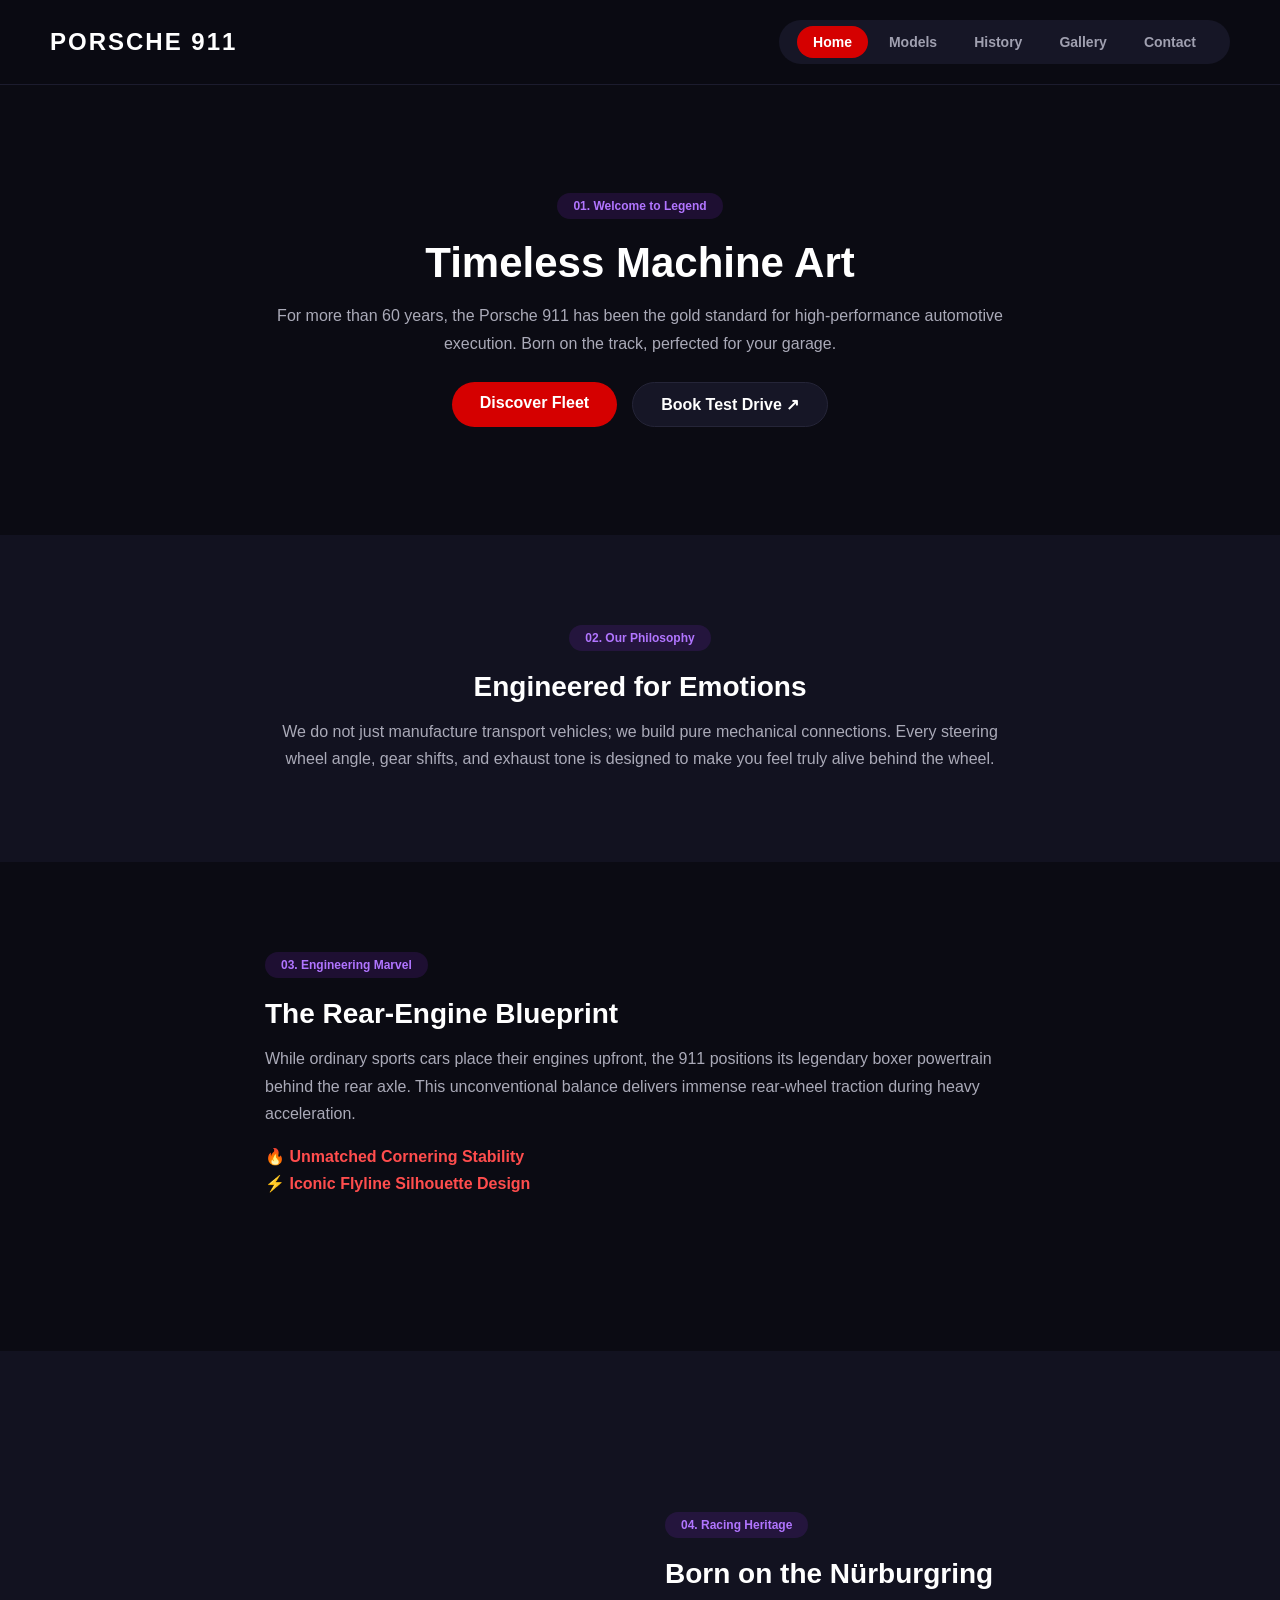
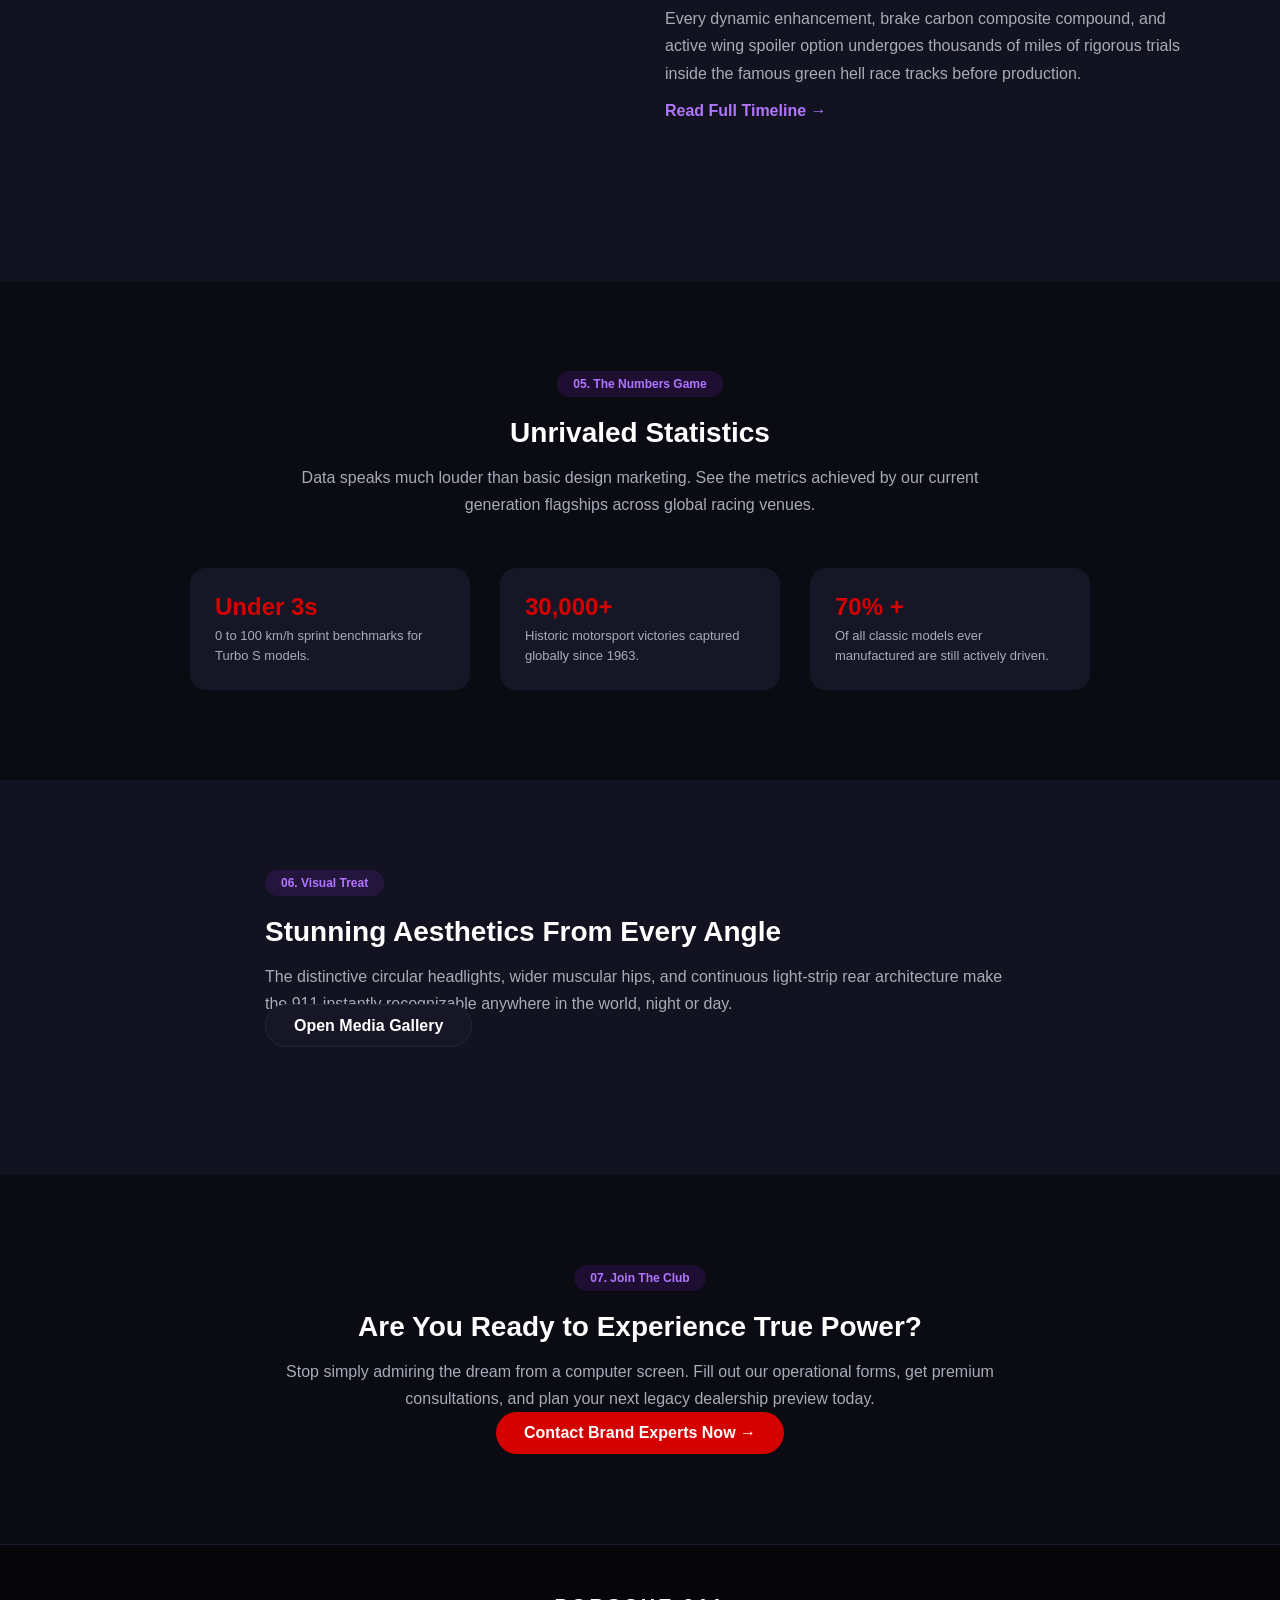
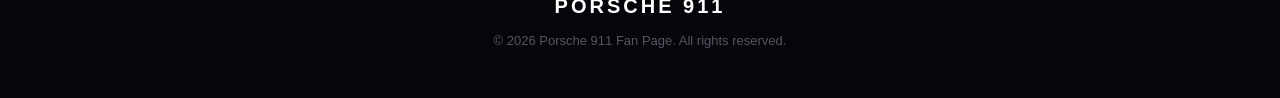
==== index.html @ a3c920df "add" ====
<!DOCTYPE html>
<html lang="en">
<head>
  <meta charset="UTF-8">
  <meta name="viewport" content="width=device-width, initial-scale=1.0">
  <title>Document</title>
  <link rel="stylesheet" href="/css/style.css">
</head>
<body>
  <header class="header">
        <div class="logo">PORSCHE 911</div>
        <nav class="nav-links">
            <a href="index.html" class="active">Home</a>
            <a href="models.html">Models</a>
            <a href="history.html">History</a>
            <a href="gallery.html">Gallery</a>
            <a href="contact.html">Contact</a>
        </nav>
    </header>

    <main class="main-content">
        <section class="sub-section models-hero">
            <span class="section-badge">01. Welcome to Legend</span>
            <h2>Timeless Machine Art</h2>
            <p>For more than 60 years, the Porsche 911 has been the gold standard for high-performance automotive execution. Born on the track, perfected for your garage.</p>
            <div class="hero-buttons">
                <a href="/" class="primary-btn">Discover Fleet</a>
                <a href="/" class="secondary-btn">Book Test Drive ↗</a>
            </div>
        </section>

        <section class="sub-section gray-bg">
            <span class="section-badge">02. Our Philosophy</span>
            <h3>Engineered for Emotions</h3>
            <p>We do not just manufacture transport vehicles; we build pure mechanical connections. Every steering wheel angle, gear shifts, and exhaust tone is designed to make you feel truly alive behind the wheel.</p>
        </section>

        <section class="sub-section split-block">
            <div class="split-text">
                <span class="section-badge">03. Engineering Marvel</span>
                <h3>The Rear-Engine Blueprint</h3>
                <p>While ordinary sports cars place their engines upfront, the 911 positions its legendary boxer powertrain behind the rear axle. This unconventional balance delivers immense rear-wheel traction during heavy acceleration.</p>
                <div class="mini-features">
                    <div class="feat-item">🔥 Unmatched Cornering Stability</div>
                    <div class="feat-item">⚡ Iconic Flyline Silhouette Design</div>
                </div>
            </div>
            <div class="split-image">
                <img src="https://images.unsplash.com/photo-1503376780353-7e6692767b70?q=80&w=600" alt="">
            </div>
        </section>

        <section class="sub-section split-block gray-bg reverse">
            <div class="split-text">
                <span class="section-badge">04. Racing Heritage</span>
                <h3>Born on the Nürburgring</h3>
                <p>Every dynamic enhancement, brake carbon composite compound, and active wing spoiler option undergoes thousands of miles of rigorous trials inside the famous green hell race tracks before production.</p>
                <a href="/" class="learn-more-link">Read Full Timeline &rarr;</a>
            </div>
            <div class="split-image" style="background-image: url('https://images.unsplash.com/photo-1580273916550-e323be2ae537?q=80&w=600');"></div>
        </section>

        <section class="sub-section">
            <span class="section-badge">05. The Numbers Game</span>
            <h3>Unrivaled Statistics</h3>
            <p>Data speaks much louder than basic design marketing. See the metrics achieved by our current generation flagships across global racing venues.</p>
            <div class="cards-grid">
                <div class="stat-box">
                    <span class="stat-num">Under 3s</span>
                    <span class="stat-txt">0 to 100 km/h sprint benchmarks for Turbo S models.</span>
                </div>
                <div class="stat-box">
                    <span class="stat-num">30,000+</span>
                    <span class="stat-txt">Historic motorsport victories captured globally since 1963.</span>
                </div>
                <div class="stat-box">
                    <span class="stat-num">70% +</span>
                    <span class="stat-txt">Of all classic models ever manufactured are still actively driven.</span>
                </div>
            </div>
        </section>

        <section class="sub-section split-block gray-bg">
            <div class="split-text">
                <span class="section-badge">06. Visual Treat</span>
                <h3>Stunning Aesthetics From Every Angle</h3>
                <p>The distinctive circular headlights, wider muscular hips, and continuous light-strip rear architecture make the 911 instantly recognizable anywhere in the world, night or day.</p>
                <a href="gallery.html" class="secondary-btn">Open Media Gallery</a>
            </div>
            <div class="split-image" style="background-image: url('https://images.unsplash.com/photo-1502877338535-766e1452684a?q=80&w=600');"></div>
        </section>

        <section class="sub-section">
            <span class="section-badge">07. Join The Club</span>
            <h3>Are You Ready to Experience True Power?</h3>
            <p>Stop simply admiring the dream from a computer screen. Fill out our operational forms, get premium consultations, and plan your next legacy dealership preview today.</p>
            <a href="contact.html" class="primary-btn">Contact Brand Experts Now &rarr;</a>
        </section>
    </main>

    <footer class="footer">
        <div class="footer-content">
            <div class="footer-brand">PORSCHE 911</div>
            <p>&copy; 2026 Porsche 911 Fan Page. All rights reserved.</p>
        </div>
    </footer>
</body>
</html>
---- css/style.css ----
* {
    margin: 0;
    padding: 0;
    box-sizing: border-box;
    font-family: 'Segoe UI', Arial, sans-serif;
}

body {
    background-color: #0b0b13;
    color: #ffffff;
}

/* NAVIGATION HEADER */
.header {
    display: flex;
    justify-content: space-between;
    align-items: center;
    padding: 20px 50px;
    background-color: rgba(11, 11, 19, 0.96);
    position: sticky;
    top: 0;
    z-index: 100;
    border-bottom: 1px solid #1c1c2e;
}

.logo {
    font-size: 24px;
    font-weight: 900;
    letter-spacing: 2px;
}

.nav-links {
    display: flex;
    background-color: #161626;
    padding: 6px 18px;
    border-radius: 50px;
    gap: 5px;
}

.nav-links a {
    color: #a0a0b0;
    text-decoration: none;
    font-size: 14px;
    font-weight: 600;
    padding: 8px 16px;
    border-radius: 30px;
    transition: 0.3s;
}

.nav-links a:hover, .nav-links a.active {
    background-color: #d50000;
    color: #ffffff;
}

/* STRUCTURE FOR 7 SECTIONS */
.main-content {
    width: 100%;
}

.sub-section {
    width: 100%;
    padding: 90px 80px;
    display: flex;
    flex-direction: column;
    align-items: center;
    justify-content: center;
    text-align: center;
}

.gray-bg {
    background-color: #121220;
}

.section-badge {
    background: rgba(138, 43, 226, 0.15);
    color: #b175ff;
    padding: 6px 16px;
    border-radius: 20px;
    font-size: 12px;
    font-weight: bold;
    margin-bottom: 20px;
    display: inline-block;
}

.sub-section h2 {
    font-size: 42px;
    font-weight: 800;
    margin-bottom: 15px;
}

.sub-section h3 {
    font-size: 28px;
    font-weight: 700;
    margin-bottom: 15px;
}

.sub-section p {
    color: #aaaab8;
    max-width: 750px;
    line-height: 1.7;
    font-size: 16px;
}

/* HERO GENERICS */
.models-hero, .history-hero, .gallery-hero, .contact-hero {
    background: linear-gradient(rgba(11,11,19,0.75), rgba(11,11,19,0.98)), 
                url('https://images.unsplash.com/photo-1614162692292-7ac56d7f7f1e?q=80&w=1200') no-repeat center center/cover;
    min-height: 50vh;
}

.hero-buttons {
    display: flex;
    gap: 15px;
    margin-top: 25px;
}

.primary-btn {
    background: #d50000;
    color: white;
    padding: 12px 28px;
    border-radius: 30px;
    text-decoration: none;
    font-weight: bold;
    transition: 0.3s;
}

.secondary-btn {
    background: #161626;
    color: white;
    padding: 12px 28px;
    border-radius: 30px;
    text-decoration: none;
    font-weight: bold;
    border: 1px solid #252538;
    transition: 0.3s;
}
.primary-btn:hover { background: #b30000; }
.secondary-btn:hover { background: #252538; }

/* MODELS GRID */
.cards-grid {
    display: flex;
    gap: 30px;
    flex-wrap: wrap;
    justify-content: center;
    margin-top: 30px;
}

.card {
    padding: 30px;
    border-radius: 28px;
    width: 350px;
    color: #111;
    text-align: left;
    display: flex;
    flex-direction: column;
    position: relative;
}

.card-logo {
    position: absolute;
    top: 20px;
    right: 25px;
    font-size: 13px;
    font-weight: 900;
    background: rgba(0,0,0,0.08);
    padding: 4px 12px;
    border-radius: 12px;
}

.card-purple { background-color: #e3d5ff; }
.card-blue { background-color: #c9e2ff; }
.card-yellow { background-color: #ffeeb3; }

.card-image-box {
    width: 100%;
    height: 170px;
    border-radius: 18px;
    background-size: cover;
    background-position: center;
    margin-bottom: 20px;
    margin-top: 15px;
}

.card-desc { color: #333 !important; font-size: 14px !important; margin-bottom: 15px; }

.card-specs {
    list-style: none;
    margin-bottom: 20px;
    background: rgba(255,255,255,0.4);
    padding: 15px;
    border-radius: 16px;
    font-size: 13px;
}
.card-specs li { margin-bottom: 6px; }

.card-footer {
    display: flex;
    justify-content: space-between;
    align-items: center;
    margin-top: auto;
}
.price-tag { font-size: 22px; font-weight: 800; }
.card-btn {
    background: #111;
    color: white;
    padding: 8px 20px;
    border-radius: 30px;
    text-decoration: none;
    font-weight: bold;
    font-size: 13px;
}

/* SPLIT COMPONENTS */
.split-block {
    display: flex;
    align-items: center;
    gap: 50px;
    text-align: left;
}
.split-text { flex: 1; }
.split-image {
    flex: 1;
    height: 350px;
    border-radius: 28px;
    background-size: cover;
    background-position: center;
}
.reverse { flex-direction: row-reverse; }

.mini-features { margin-top: 20px; display: flex; flex-direction: column; gap: 8px; }
.feat-item { font-weight: 600; color: #ff4d4d; }
.learn-more-link { color: #b175ff; text-decoration: none; font-weight: bold; margin-top: 15px; display: inline-block; }
.stat-box { margin-top: 20px; background: #161626; padding: 25px; border-radius: 16px; width: 280px; text-align: left; }
.stat-num { font-size: 24px; font-weight: 800; color: #d50000; display: block; margin-bottom: 5px; }
.stat-txt { font-size: 13px; color: #aaaab8; line-height: 1.4; }

/* HISTORY STRUCTURE */
.history-block { padding: 60px 50px; }
.history-card {
    background: #161626;
    padding: 40px;
    border-radius: 28px;
    max-width: 800px;
    width: 100%;
    text-align: left;
    border-left: 5px solid #d50000;
}
.hist-badge {
    display: inline-block;
    padding: 4px 12px;
    background: rgba(255,255,255,0.05);
    border-radius: 8px;
    font-weight: bold;
    margin-bottom: 15px;
    color: #ff4d4d;
}
.active-badge { background: #d50000; color: white; }
.hist-img {
    width: 100%;
    height: 250px;
    border-radius: 18px;
    background-size: cover;
    background-position: center;
    margin-top: 20px;
}
.special-border { border-left-color: #ffe600 !important; }

/* GALLERY LAYOUT */
.gallery-section { align-items: center; }
.section-desc { margin-bottom: 30px; }
.gallery-grid { display: flex; gap: 20px; width: 100%; justify-content: center; flex-wrap: wrap;}
.g-box {
    width: 450px;
    height: 280px;
    border-radius: 24px;
    background-size: cover;
    background-position: center;
    position: relative;
    overflow: hidden;
}
.g-overlay {
    position: absolute;
    bottom: 0; left: 0; right: 0;
    background: linear-gradient(transparent, rgba(0,0,0,0.8));
    padding: 20px;
    font-weight: bold;
    font-size: 15px;
}
.wide-box { width: 700px; height: 350px; }
.image-details-section h3 { color: #b175ff; }
.action-btn { background: #b175ff; border: none; padding: 12px 24px; color: white; border-radius: 30px; font-weight: bold; cursor: pointer; margin-top: 15px;}
.studio-logo { font-size: 18px; font-weight: 800; margin-top: 20px; color: #aaaab8; letter-spacing: 2px; }

/* CONTACT ELEMENTS */
.info-card-section { align-items: center; }
.contact-box {
    background: #161626;
    padding: 40px;
    border-radius: 24px;
    max-width: 700px;
    width: 100%;
    text-align: left;
}
.box-icon { font-size: 32px; margin-bottom: 15px; }
.map-link { color: #d50000; text-decoration: none; font-weight: bold; margin-top: 15px; display: inline-block; }
.form-intro { margin-bottom: 30px; }
.rich-form {
    width: 100%;
    max-width: 600px;
    display: flex;
    flex-direction: column;
    gap: 15px;
}
.input-row { display: flex; gap: 15px; }
.input-row input { flex: 1; }
.rich-form input, .rich-form textarea {
    padding: 16px;
    background: #0b0b13;
    border: 1px solid #252538;
    border-radius: 14px;
    color: white;
    font-size: 15px;
}
.send-btn {
    background: #d50000;
    color: white;
    border: none;
    padding: 16px;
    border-radius: 50px;
    font-weight: bold;
    cursor: pointer;
    font-size: 16px;
}
.social-grid-links { display: flex; gap: 20px; flex-wrap: wrap; margin-top: 20px; }
.soc-tag { background: #161626; padding: 12px 20px; border-radius: 14px; font-weight: 600; font-size: 14px; border: 1px solid #252538;}

/* UNIVERSAL FOOTER */
.footer {
    width: 100%;
    background-color: #06060a;
    padding: 50px;
    border-top: 1px solid #1c1c2e;
    text-align: center;
    margin-top: auto;
}

.footer-content {
    display: flex;
    flex-direction: column;
    align-items: center;
    gap: 15px;
}

.footer-brand {
    font-size: 20px;
    font-weight: 900;
    letter-spacing: 3px;
    color: #ffffff;
}

.footer p {
    color: #555566;
    font-size: 13px;
}
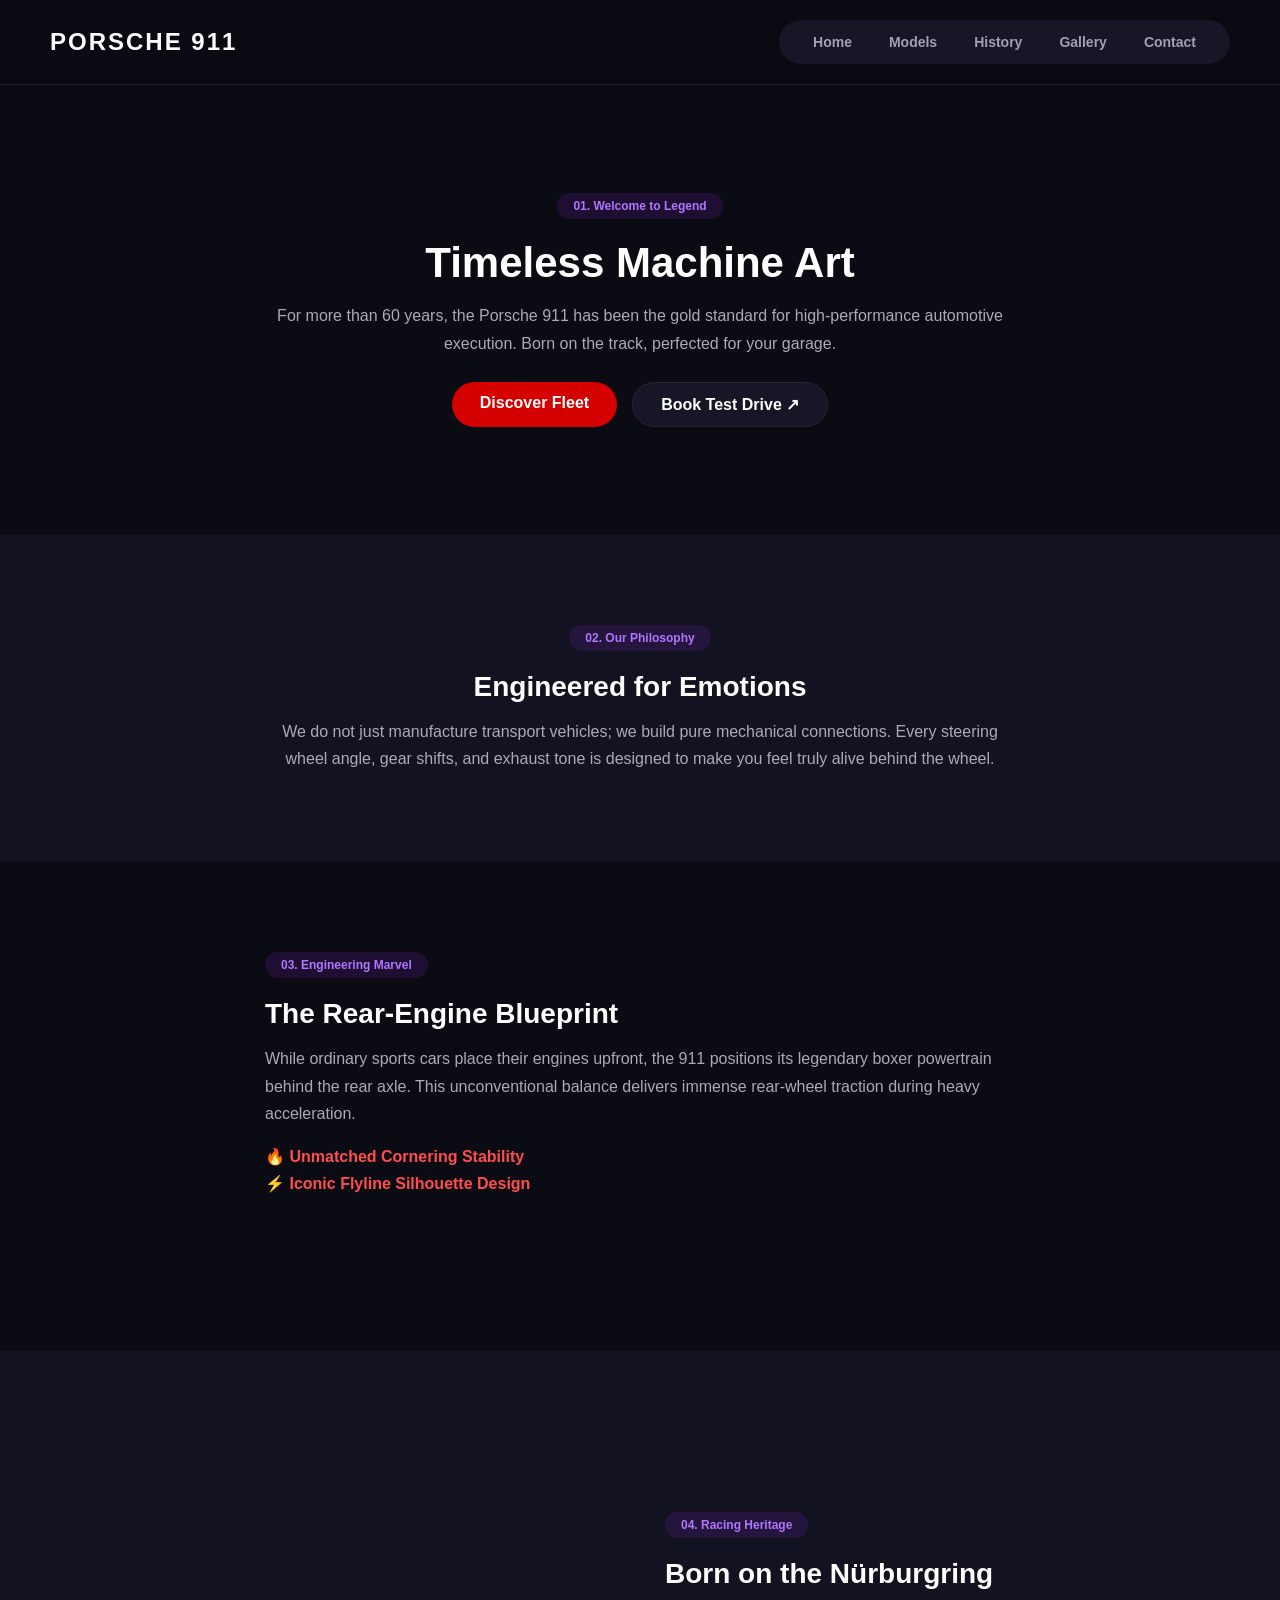
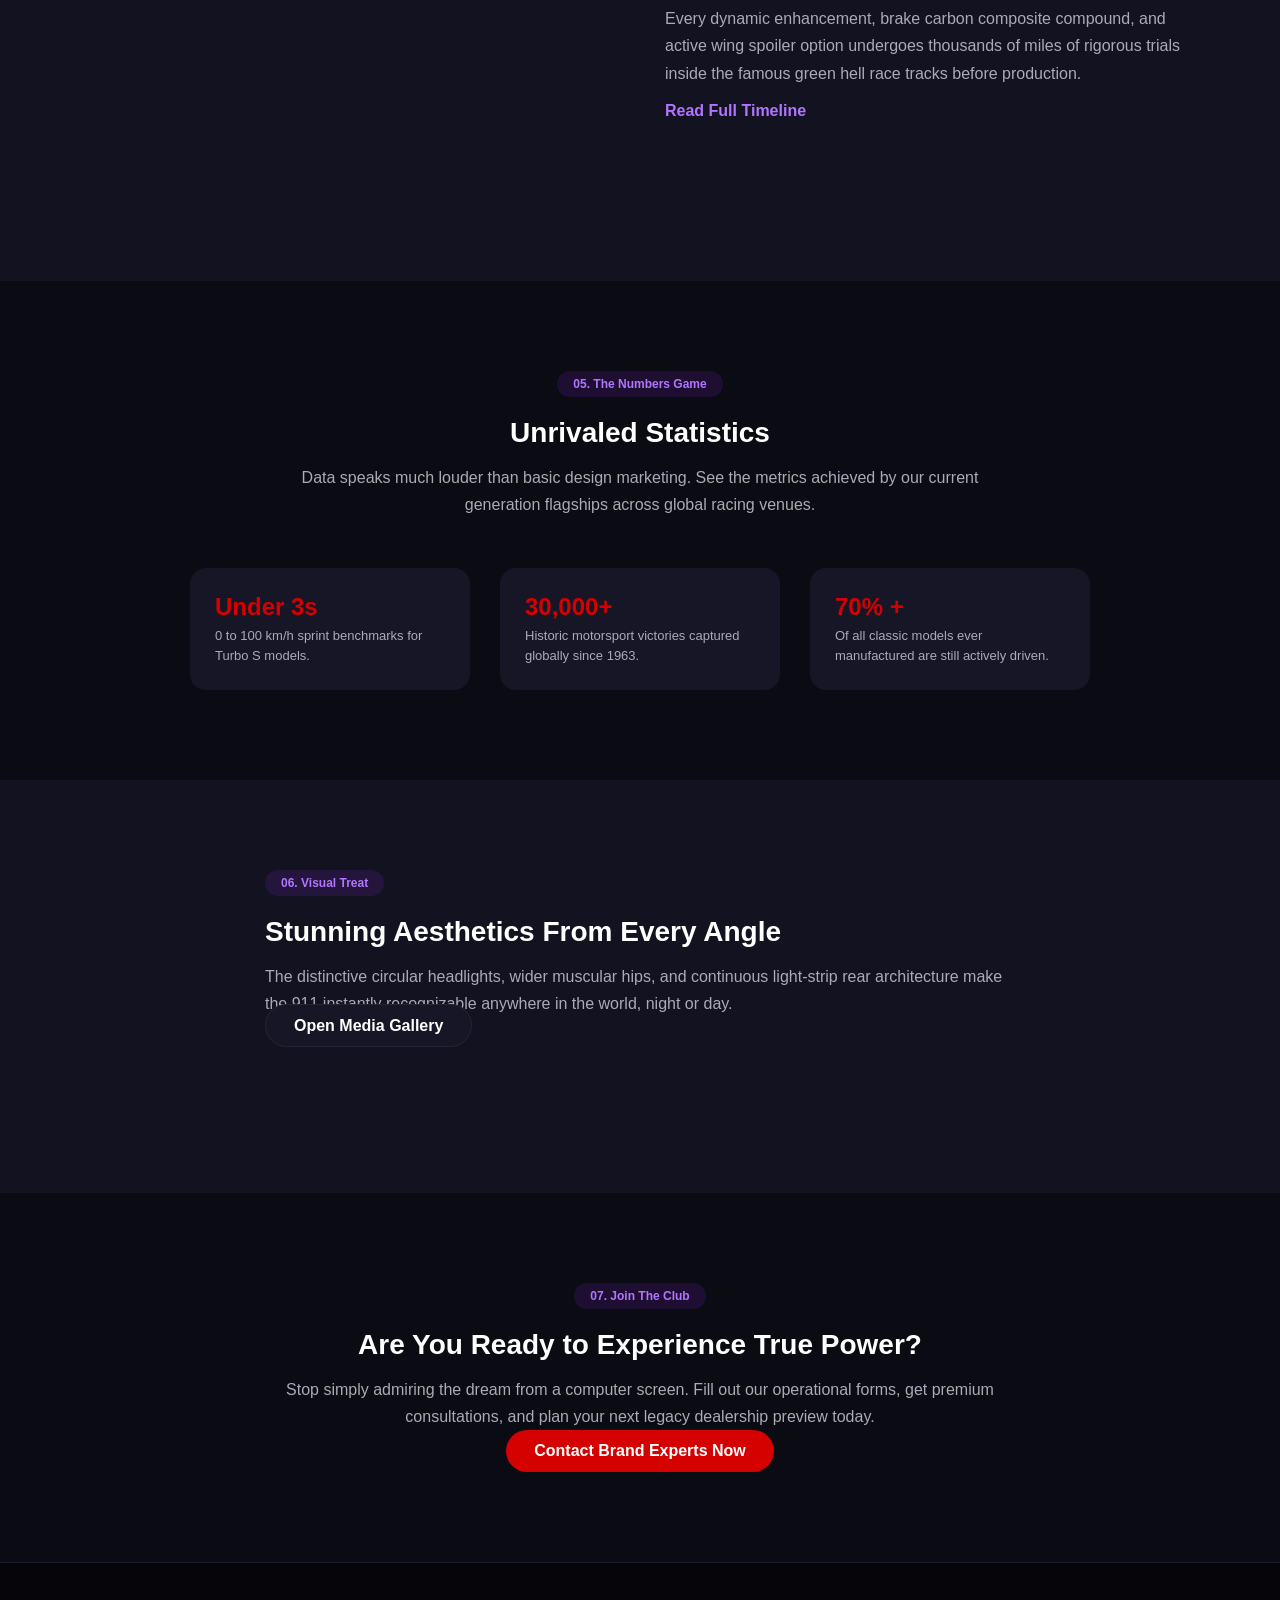
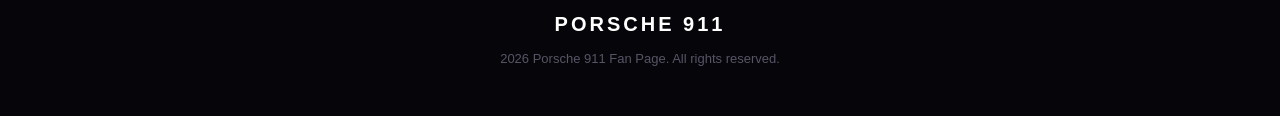
==== commit 0bc7bcab: "changed something" ====
--- a/index.html
+++ b/index.html
@@ -3,14 +3,14 @@
 <head>
   <meta charset="UTF-8">
   <meta name="viewport" content="width=device-width, initial-scale=1.0">
-  <title>Document</title>
+  <title>Porsche 911 Gtr 3</title>
   <link rel="stylesheet" href="/css/style.css">
 </head>
 <body>
   <header class="header">
         <div class="logo">PORSCHE 911</div>
         <nav class="nav-links">
-            <a href="index.html" class="active">Home</a>
+            <a href="index.html">Home</a>
             <a href="models.html">Models</a>
             <a href="history.html">History</a>
             <a href="gallery.html">Gallery</a>
@@ -55,9 +55,9 @@
                 <span class="section-badge">04. Racing Heritage</span>
                 <h3>Born on the Nürburgring</h3>
                 <p>Every dynamic enhancement, brake carbon composite compound, and active wing spoiler option undergoes thousands of miles of rigorous trials inside the famous green hell race tracks before production.</p>
-                <a href="/" class="learn-more-link">Read Full Timeline &rarr;</a>
+                <a href="/" class="learn-more-link">Read Full Timeline </a>
             </div>
-            <div class="split-image" style="background-image: url('https://images.unsplash.com/photo-1580273916550-e323be2ae537?q=80&w=600');"></div>
+            <div class="split-image"><img src="https://images.unsplash.com/photo-1580273916550-e323be2ae537?q=80&w=600" alt=""></div>
         </section>
 
         <section class="sub-section">
@@ -87,21 +87,21 @@
                 <p>The distinctive circular headlights, wider muscular hips, and continuous light-strip rear architecture make the 911 instantly recognizable anywhere in the world, night or day.</p>
                 <a href="gallery.html" class="secondary-btn">Open Media Gallery</a>
             </div>
-            <div class="split-image" style="background-image: url('https://images.unsplash.com/photo-1502877338535-766e1452684a?q=80&w=600');"></div>
+            <div class="split-image"><img src="https://images.unsplash.com/photo-1502877338535-766e1452684a?q=80&w=600" alt=""></div>
         </section>
 
         <section class="sub-section">
             <span class="section-badge">07. Join The Club</span>
             <h3>Are You Ready to Experience True Power?</h3>
             <p>Stop simply admiring the dream from a computer screen. Fill out our operational forms, get premium consultations, and plan your next legacy dealership preview today.</p>
-            <a href="contact.html" class="primary-btn">Contact Brand Experts Now &rarr;</a>
+            <a href="contact.html" class="primary-btn">Contact Brand Experts Now </a>
         </section>
     </main>
 
     <footer class="footer">
         <div class="footer-content">
             <div class="footer-brand">PORSCHE 911</div>
-            <p>&copy; 2026 Porsche 911 Fan Page. All rights reserved.</p>
+            <p> 2026 Porsche 911 Fan Page. All rights reserved.</p>
         </div>
     </footer>
 </body>
--- a/css/style.css
+++ b/css/style.css
@@ -1,6 +1,7 @@
 * {
     margin: 0;
     padding: 0;
+      text-decoration: none;
     box-sizing: border-box;
     font-family: 'Segoe UI', Arial, sans-serif;
 }
@@ -9,8 +10,6 @@
     background-color: #0b0b13;
     color: #ffffff;
 }
-
-/* NAVIGATION HEADER */
 .header {
     display: flex;
     justify-content: space-between;
@@ -39,24 +38,15 @@
 
 .nav-links a {
     color: #a0a0b0;
-    text-decoration: none;
     font-size: 14px;
     font-weight: 600;
     padding: 8px 16px;
     border-radius: 30px;
     transition: 0.3s;
 }
-
-.nav-links a:hover, .nav-links a.active {
-    background-color: #d50000;
-    color: #ffffff;
-}
-
-/* STRUCTURE FOR 7 SECTIONS */
 .main-content {
     width: 100%;
 }
-
 .sub-section {
     width: 100%;
     padding: 90px 80px;
@@ -66,11 +56,9 @@
     justify-content: center;
     text-align: center;
 }
-
 .gray-bg {
     background-color: #121220;
 }
-
 .section-badge {
     background: rgba(138, 43, 226, 0.15);
     color: #b175ff;
@@ -101,7 +89,7 @@
     font-size: 16px;
 }
 
-/* HERO GENERICS */
+
 .models-hero, .history-hero, .gallery-hero, .contact-hero {
     background: linear-gradient(rgba(11,11,19,0.75), rgba(11,11,19,0.98)), 
                 url('https://images.unsplash.com/photo-1614162692292-7ac56d7f7f1e?q=80&w=1200') no-repeat center center/cover;
@@ -119,25 +107,17 @@
     color: white;
     padding: 12px 28px;
     border-radius: 30px;
-    text-decoration: none;
-    font-weight: bold;
-    transition: 0.3s;
-}
-
+    font-weight: bold;
+}
 .secondary-btn {
     background: #161626;
     color: white;
     padding: 12px 28px;
     border-radius: 30px;
-    text-decoration: none;
     font-weight: bold;
     border: 1px solid #252538;
-    transition: 0.3s;
-}
-.primary-btn:hover { background: #b30000; }
-.secondary-btn:hover { background: #252538; }
-
-/* MODELS GRID */
+}
+/* MODELS GRID - TUZATILGAN VARIANTI */
 .cards-grid {
     display: flex;
     gap: 30px;
@@ -150,11 +130,14 @@
     padding: 30px;
     border-radius: 28px;
     width: 350px;
-    color: #111;
+    /* Kartaga moslashuvchanlik beramiz va ichki kontent sig'ishini ta'minlaymiz */
+    min-height: 580px; 
+    color: #111111; /* Matnlar rangini aniq qora qilamiz */
     text-align: left;
     display: flex;
     flex-direction: column;
     position: relative;
+    overflow: hidden; /* Kontent chetdan chiqib ketmasligi uchun */
 }
 
 .card-logo {
@@ -166,6 +149,8 @@
     background: rgba(0,0,0,0.08);
     padding: 4px 12px;
     border-radius: 12px;
+    color: #111111;
+    z-index: 2;
 }
 
 .card-purple { background-color: #e3d5ff; }
@@ -174,33 +159,69 @@
 
 .card-image-box {
     width: 100%;
-    height: 170px;
+    height: 180px; /* Rasm balandligini qat'iy belgilaymiz */
     border-radius: 18px;
     background-size: cover;
     background-position: center;
+    background-repeat: no-repeat;
     margin-bottom: 20px;
     margin-top: 15px;
-}
-
-.card-desc { color: #333 !important; font-size: 14px !important; margin-bottom: 15px; }
+    flex-shrink: 0; /* Rasm siqilib ketmasligi uchun */
+}
+
+/* Karta ichidagi matnlar rangi o'zgarib ketmasligi uchun CSS selectorlarni kuchaytiramiz */
+.card h3 {
+    font-size: 24px;
+    font-weight: 800;
+    color: #111111 !important;
+    margin-bottom: 10px;
+}
+
+.card .card-desc { 
+    color: #222222 !important; 
+    font-size: 14px !important; 
+    margin-bottom: 15px;
+    line-height: 1.5;
+}
 
 .card-specs {
     list-style: none;
     margin-bottom: 20px;
-    background: rgba(255,255,255,0.4);
     padding: 15px;
     border-radius: 16px;
     font-size: 13px;
-}
-.card-specs li { margin-bottom: 6px; }
+    color: #111111 !important;
+}
+.card-specs li { 
+    margin-bottom: 6px; 
+    color: #111111 !important;
+}
+.card-specs li strong {
+    color: #000000 !important;
+}
 
 .card-footer {
     display: flex;
     justify-content: space-between;
     align-items: center;
-    margin-top: auto;
-}
-.price-tag { font-size: 22px; font-weight: 800; }
+    margin-top: auto; 
+    width: 100%;
+}
+.price-tag { 
+    font-size: 22px; 
+    font-weight: 800; 
+    color: #111111 !important;
+}
+.card-btn {
+    background: #111111;
+    color: #ffffff !important;
+    padding: 10px 22px;
+    border-radius: 30px;
+    text-decoration: none;
+    font-weight: bold;
+    font-size: 13px;
+    transition: 0.2s;
+}
 .card-btn {
     background: #111;
     color: white;
@@ -210,15 +231,15 @@
     font-weight: bold;
     font-size: 13px;
 }
-
-/* SPLIT COMPONENTS */
 .split-block {
     display: flex;
     align-items: center;
     gap: 50px;
     text-align: left;
 }
-.split-text { flex: 1; }
+.split-text {
+     flex: 1;
+     }
 .split-image {
     flex: 1;
     height: 350px;
@@ -226,14 +247,46 @@
     background-size: cover;
     background-position: center;
 }
-.reverse { flex-direction: row-reverse; }
-
-.mini-features { margin-top: 20px; display: flex; flex-direction: column; gap: 8px; }
-.feat-item { font-weight: 600; color: #ff4d4d; }
-.learn-more-link { color: #b175ff; text-decoration: none; font-weight: bold; margin-top: 15px; display: inline-block; }
-.stat-box { margin-top: 20px; background: #161626; padding: 25px; border-radius: 16px; width: 280px; text-align: left; }
-.stat-num { font-size: 24px; font-weight: 800; color: #d50000; display: block; margin-bottom: 5px; }
-.stat-txt { font-size: 13px; color: #aaaab8; line-height: 1.4; }
+.reverse { 
+    flex-direction: row-reverse; 
+}
+
+.mini-features {
+     margin-top: 20px;
+      display: flex;
+       flex-direction: column;
+        gap: 8px;
+     }
+.feat-item {
+     font-weight: 600;
+      color: #ff4d4d;
+     }
+.learn-more-link {
+     color: #b175ff; 
+     font-weight: bold;
+      margin-top: 15px;
+       display: inline-block; 
+    }
+.stat-box {
+     margin-top: 20px;
+      background: #161626;
+       padding: 25px;
+        border-radius: 16px; 
+        width: 280px;
+         text-align: left;
+         }
+.stat-num {
+     font-size: 24px; 
+     font-weight: 800;
+      color: #d50000;
+       display: block;
+        margin-bottom: 5px; 
+    }
+.stat-txt {
+     font-size: 13px;
+      color: #aaaab8;
+       line-height: 1.4;
+     }
 
 /* HISTORY STRUCTURE */
 .history-block { padding: 60px 50px; }
@@ -244,7 +297,6 @@
     max-width: 800px;
     width: 100%;
     text-align: left;
-    border-left: 5px solid #d50000;
 }
 .hist-badge {
     display: inline-block;
@@ -253,9 +305,12 @@
     border-radius: 8px;
     font-weight: bold;
     margin-bottom: 15px;
-    color: #ff4d4d;
-}
-.active-badge { background: #d50000; color: white; }
+    
+}
+.active-badge {
+     background: #d50000;
+      color: white; 
+    }
 .hist-img {
     width: 100%;
     height: 250px;
@@ -264,12 +319,21 @@
     background-position: center;
     margin-top: 20px;
 }
-.special-border { border-left-color: #ffe600 !important; }
-
-/* GALLERY LAYOUT */
-.gallery-section { align-items: center; }
-.section-desc { margin-bottom: 30px; }
-.gallery-grid { display: flex; gap: 20px; width: 100%; justify-content: center; flex-wrap: wrap;}
+
+
+.gallery-section {
+     align-items: center; 
+    }
+.section-desc {
+     margin-bottom: 30px; 
+    }
+.gallery-grid {
+     display: flex;
+      gap: 20px; 
+      width: 100%;
+       justify-content: center; 
+       flex-wrap: wrap;
+    }
 .g-box {
     width: 450px;
     height: 280px;
@@ -282,18 +346,37 @@
 .g-overlay {
     position: absolute;
     bottom: 0; left: 0; right: 0;
-    background: linear-gradient(transparent, rgba(0,0,0,0.8));
+    background:( rgba(0,0,0,0.8));
     padding: 20px;
     font-weight: bold;
     font-size: 15px;
 }
-.wide-box { width: 700px; height: 350px; }
-.image-details-section h3 { color: #b175ff; }
-.action-btn { background: #b175ff; border: none; padding: 12px 24px; color: white; border-radius: 30px; font-weight: bold; cursor: pointer; margin-top: 15px;}
-.studio-logo { font-size: 18px; font-weight: 800; margin-top: 20px; color: #aaaab8; letter-spacing: 2px; }
-
-/* CONTACT ELEMENTS */
-.info-card-section { align-items: center; }
+.wide-box {
+     width: 700px; 
+     height: 350px;
+     }
+.image-details-section h3
+ { color: #b175ff;
+ }
+.action-btn {
+     background: #b175ff;
+      border: none;
+       padding: 12px 24px;
+        color: white;
+         border-radius: 30px; 
+         font-weight: bold;
+     margin-top: 15px;
+    }
+.studio-logo {
+     font-size: 18px;
+      font-weight: 800;
+       margin-top: 20px;
+        color: #aaaab8;
+         letter-spacing: 2px; 
+        }
+.info-card-section {
+    align-items: center;
+ }
 .contact-box {
     background: #161626;
     padding: 40px;
@@ -302,9 +385,19 @@
     width: 100%;
     text-align: left;
 }
-.box-icon { font-size: 32px; margin-bottom: 15px; }
-.map-link { color: #d50000; text-decoration: none; font-weight: bold; margin-top: 15px; display: inline-block; }
-.form-intro { margin-bottom: 30px; }
+.box-icon {
+     font-size: 32px;
+      margin-bottom: 15px; 
+    }
+.map-link {
+     color: #d50000; 
+      font-weight: bold;
+       margin-top: 15px; 
+       display: inline-block;
+     }
+.form-intro {
+     margin-bottom: 30px; 
+    }
 .rich-form {
     width: 100%;
     max-width: 600px;
@@ -312,16 +405,12 @@
     flex-direction: column;
     gap: 15px;
 }
-.input-row { display: flex; gap: 15px; }
-.input-row input { flex: 1; }
-.rich-form input, .rich-form textarea {
-    padding: 16px;
-    background: #0b0b13;
-    border: 1px solid #252538;
-    border-radius: 14px;
-    color: white;
-    font-size: 15px;
-}
+.input-row { 
+    display: flex;
+     gap: 15px; }
+.input-row input {
+     flex: 1; 
+    }
 .send-btn {
     background: #d50000;
     color: white;
@@ -329,13 +418,22 @@
     padding: 16px;
     border-radius: 50px;
     font-weight: bold;
-    cursor: pointer;
     font-size: 16px;
 }
-.social-grid-links { display: flex; gap: 20px; flex-wrap: wrap; margin-top: 20px; }
-.soc-tag { background: #161626; padding: 12px 20px; border-radius: 14px; font-weight: 600; font-size: 14px; border: 1px solid #252538;}
-
-/* UNIVERSAL FOOTER */
+.social-grid-links {
+     display: flex;
+      gap: 20px;
+       flex-wrap: wrap;
+        margin-top: 20px; 
+    }
+.soc-tag {
+     background: #161626;
+      padding: 12px 20px;
+       border-radius: 14px; 
+       font-weight: 600;
+        font-size: 14px; 
+        border: 1px solid #252538;
+    }
 .footer {
     width: 100%;
     background-color: #06060a;
@@ -344,7 +442,6 @@
     text-align: center;
     margin-top: auto;
 }
-
 .footer-content {
     display: flex;
     flex-direction: column;
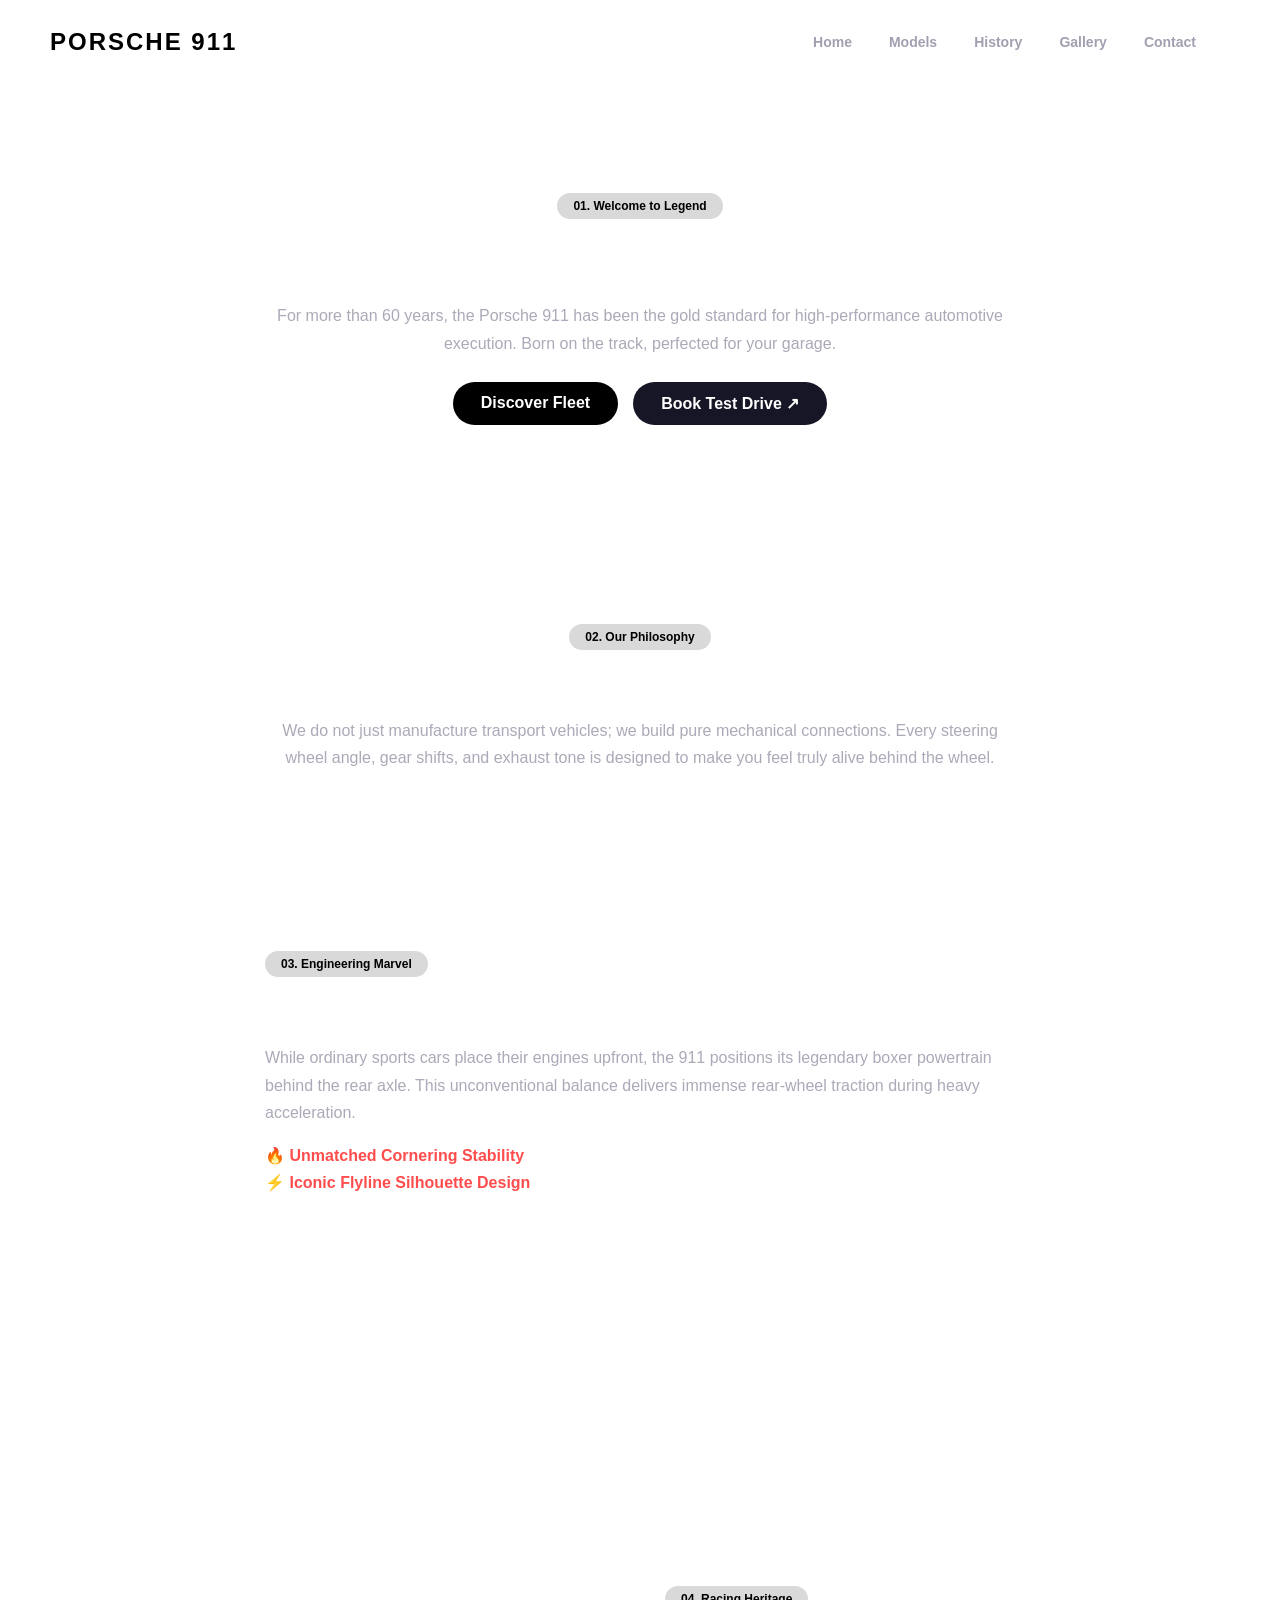
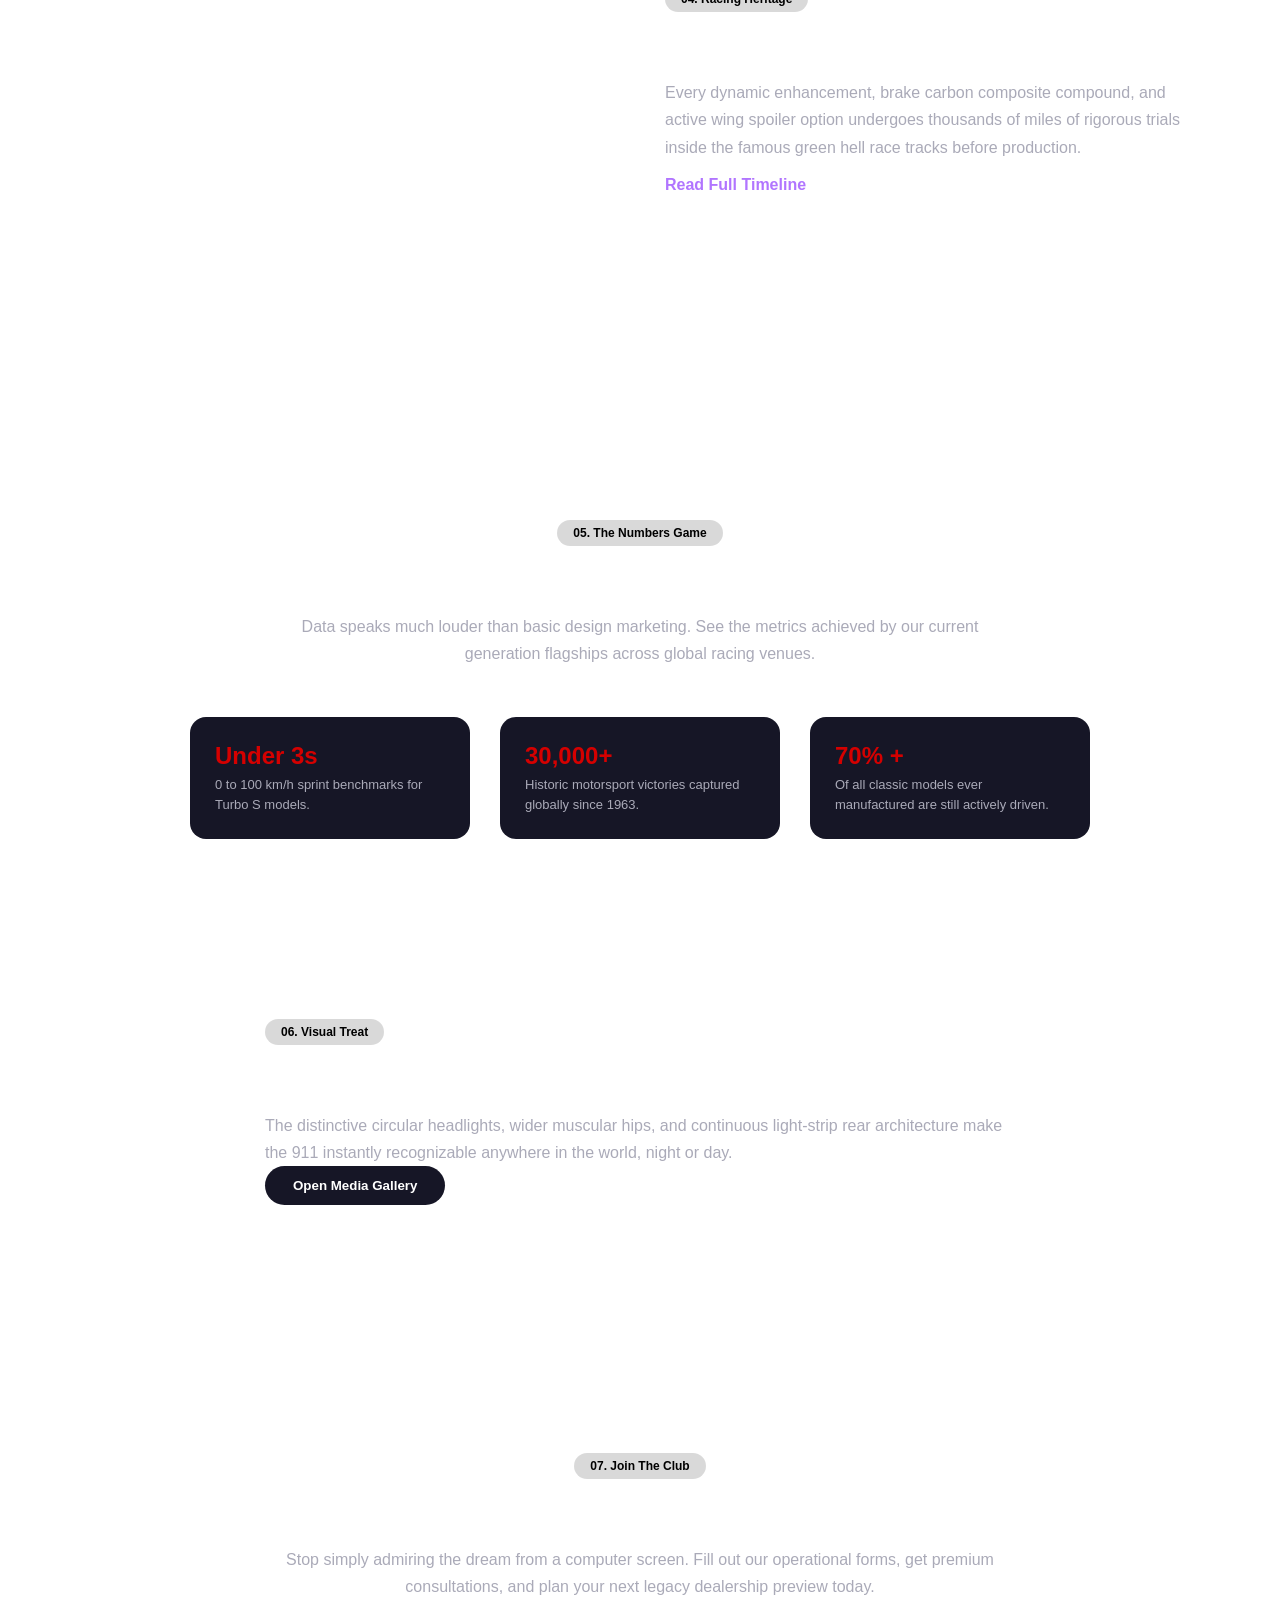
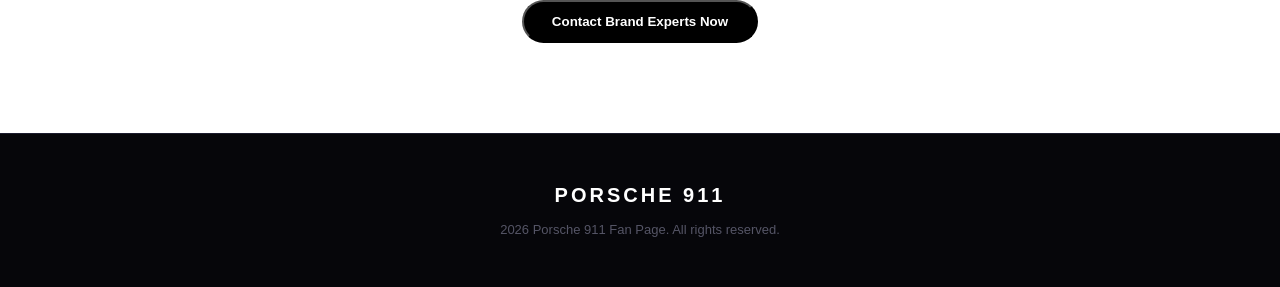
==== commit 4360bebe: "changed something2" ====
--- a/index.html
+++ b/index.html
@@ -85,7 +85,7 @@
                 <span class="section-badge">06. Visual Treat</span>
                 <h3>Stunning Aesthetics From Every Angle</h3>
                 <p>The distinctive circular headlights, wider muscular hips, and continuous light-strip rear architecture make the 911 instantly recognizable anywhere in the world, night or day.</p>
-                <a href="gallery.html" class="secondary-btn">Open Media Gallery</a>
+                <button class="secondary-btn">Open Media Gallery</button>
             </div>
             <div class="split-image"><img src="https://images.unsplash.com/photo-1502877338535-766e1452684a?q=80&w=600" alt=""></div>
         </section>
@@ -94,7 +94,7 @@
             <span class="section-badge">07. Join The Club</span>
             <h3>Are You Ready to Experience True Power?</h3>
             <p>Stop simply admiring the dream from a computer screen. Fill out our operational forms, get premium consultations, and plan your next legacy dealership preview today.</p>
-            <a href="contact.html" class="primary-btn">Contact Brand Experts Now </a>
+            <button class="primary-btn">Contact Brand Experts Now </button>
         </section>
     </main>
 
--- a/css/style.css
+++ b/css/style.css
@@ -7,7 +7,6 @@
 }
 
 body {
-    background-color: #0b0b13;
     color: #ffffff;
 }
 .header {
@@ -15,14 +14,11 @@
     justify-content: space-between;
     align-items: center;
     padding: 20px 50px;
-    background-color: rgba(11, 11, 19, 0.96);
-    position: sticky;
-    top: 0;
-    z-index: 100;
-    border-bottom: 1px solid #1c1c2e;
+    border-bottom: 1px ;
 }
 
 .logo {
+    color: #000000;
     font-size: 24px;
     font-weight: 900;
     letter-spacing: 2px;
@@ -30,7 +26,6 @@
 
 .nav-links {
     display: flex;
-    background-color: #161626;
     padding: 6px 18px;
     border-radius: 50px;
     gap: 5px;
@@ -56,12 +51,9 @@
     justify-content: center;
     text-align: center;
 }
-.gray-bg {
-    background-color: #121220;
-}
 .section-badge {
-    background: rgba(138, 43, 226, 0.15);
-    color: #b175ff;
+    background: rgba(0, 0, 0, 0.15);
+    color: #000000;
     padding: 6px 16px;
     border-radius: 20px;
     font-size: 12px;
@@ -91,8 +83,7 @@
 
 
 .models-hero, .history-hero, .gallery-hero, .contact-hero {
-    background: linear-gradient(rgba(11,11,19,0.75), rgba(11,11,19,0.98)), 
-                url('https://images.unsplash.com/photo-1614162692292-7ac56d7f7f1e?q=80&w=1200') no-repeat center center/cover;
+    background:  url('https://images.unsplash.com/photo-1614162692292-7ac56d7f7f1e?q=80&w=1200') no-repeat center center/cover;
     min-height: 50vh;
 }
 
@@ -103,7 +94,7 @@
 }
 
 .primary-btn {
-    background: #d50000;
+    background: #000000;
     color: white;
     padding: 12px 28px;
     border-radius: 30px;
@@ -115,9 +106,8 @@
     padding: 12px 28px;
     border-radius: 30px;
     font-weight: bold;
-    border: 1px solid #252538;
-}
-/* MODELS GRID - TUZATILGAN VARIANTI */
+    border: 1px ;
+}
 .cards-grid {
     display: flex;
     gap: 30px;
@@ -130,14 +120,13 @@
     padding: 30px;
     border-radius: 28px;
     width: 350px;
-    /* Kartaga moslashuvchanlik beramiz va ichki kontent sig'ishini ta'minlaymiz */
     min-height: 580px; 
-    color: #111111; /* Matnlar rangini aniq qora qilamiz */
+    color: #111111; 
     text-align: left;
     display: flex;
     flex-direction: column;
     position: relative;
-    overflow: hidden; /* Kontent chetdan chiqib ketmasligi uchun */
+    overflow: hidden; 
 }
 
 .card-logo {
@@ -153,39 +142,43 @@
     z-index: 2;
 }
 
-.card-purple { background-color: #e3d5ff; }
-.card-blue { background-color: #c9e2ff; }
-.card-yellow { background-color: #ffeeb3; }
-
+.card-purple {
+     background-color: #e3d5ff; 
+    }
+.card-blue {
+     background-color: #c9e2ff; 
+    }
+.card-yellow { 
+    background-color: #ffeeb3; 
+}
+.card-image-box img {
+    height: 200px;
+}
 .card-image-box {
     width: 100%;
-    height: 180px; /* Rasm balandligini qat'iy belgilaymiz */
+    height: 180px; 
     border-radius: 18px;
     background-size: cover;
     background-position: center;
     background-repeat: no-repeat;
     margin-bottom: 20px;
     margin-top: 15px;
-    flex-shrink: 0; /* Rasm siqilib ketmasligi uchun */
-}
-
-/* Karta ichidagi matnlar rangi o'zgarib ketmasligi uchun CSS selectorlarni kuchaytiramiz */
+}
 .card h3 {
     font-size: 24px;
     font-weight: 800;
-    color: #111111 !important;
+    color: #000000 !important;
     margin-bottom: 10px;
 }
 
 .card .card-desc { 
-    color: #222222 !important; 
+    color: #000000 !important; 
     font-size: 14px !important; 
     margin-bottom: 15px;
     line-height: 1.5;
 }
 
 .card-specs {
-    list-style: none;
     margin-bottom: 20px;
     padding: 15px;
     border-radius: 16px;
@@ -217,17 +210,15 @@
     color: #ffffff !important;
     padding: 10px 22px;
     border-radius: 30px;
-    text-decoration: none;
     font-weight: bold;
     font-size: 13px;
     transition: 0.2s;
 }
 .card-btn {
-    background: #111;
+    background: #000000;
     color: white;
     padding: 8px 20px;
     border-radius: 30px;
-    text-decoration: none;
     font-weight: bold;
     font-size: 13px;
 }
@@ -242,7 +233,8 @@
      }
 .split-image {
     flex: 1;
-    height: 350px;
+    
+    height: 500px;
     border-radius: 28px;
     background-size: cover;
     background-position: center;
@@ -287,9 +279,9 @@
       color: #aaaab8;
        line-height: 1.4;
      }
-
-/* HISTORY STRUCTURE */
-.history-block { padding: 60px 50px; }
+.history-block {
+     padding: 60px 50px; 
+    }
 .history-card {
     background: #161626;
     padding: 40px;
@@ -308,9 +300,12 @@
     
 }
 .active-badge {
-     background: #d50000;
+     
       color: white; 
     }
+    .hist-img img {
+    height: 250px;
+}
 .hist-img {
     width: 100%;
     height: 250px;
@@ -339,13 +334,14 @@
     height: 280px;
     border-radius: 24px;
     background-size: cover;
-    background-position: center;
     position: relative;
     overflow: hidden;
 }
 .g-overlay {
     position: absolute;
-    bottom: 0; left: 0; right: 0;
+    bottom: 0;
+     left: 0;
+      right: 0;
     background:( rgba(0,0,0,0.8));
     padding: 20px;
     font-weight: bold;
@@ -355,11 +351,11 @@
      width: 700px; 
      height: 350px;
      }
-.image-details-section h3
- { color: #b175ff;
+.image-details-section h3{
+     color: #000000;
  }
 .action-btn {
-     background: #b175ff;
+     background: #020102;
       border: none;
        padding: 12px 24px;
         color: white;
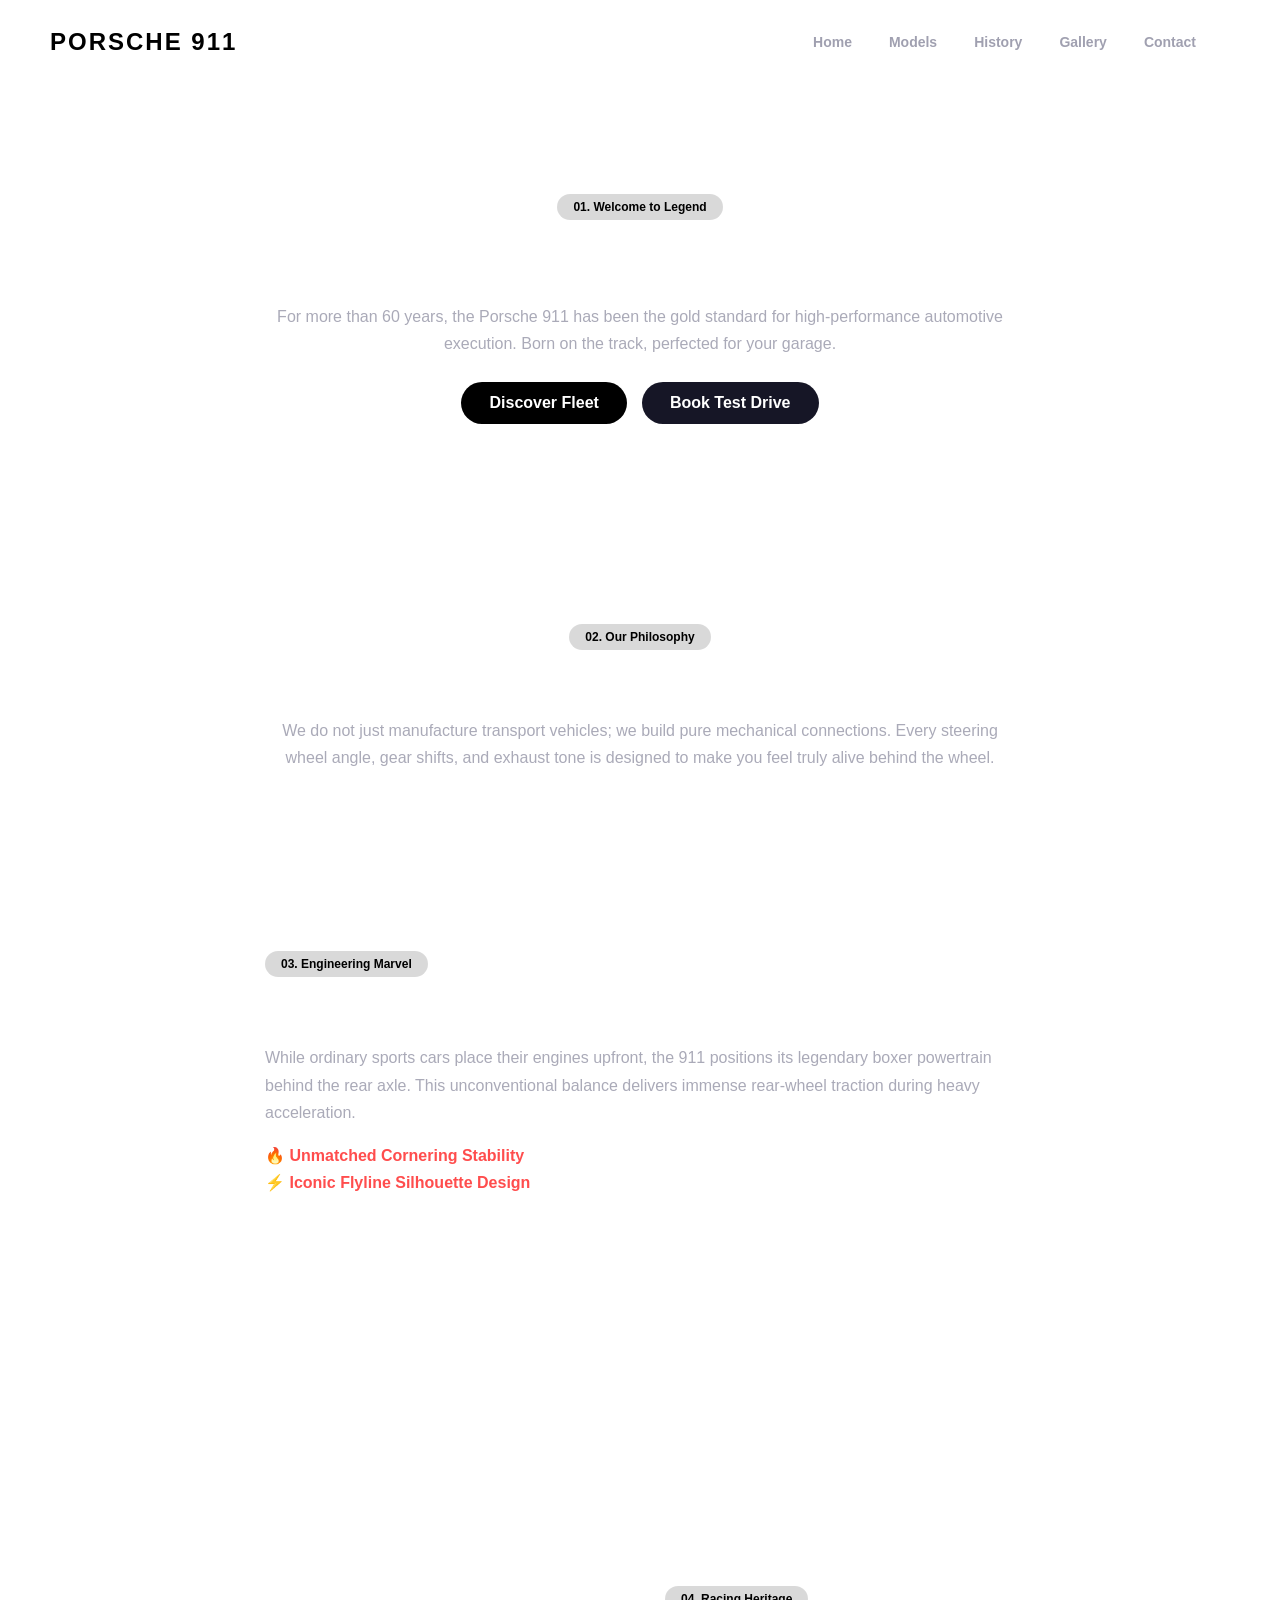
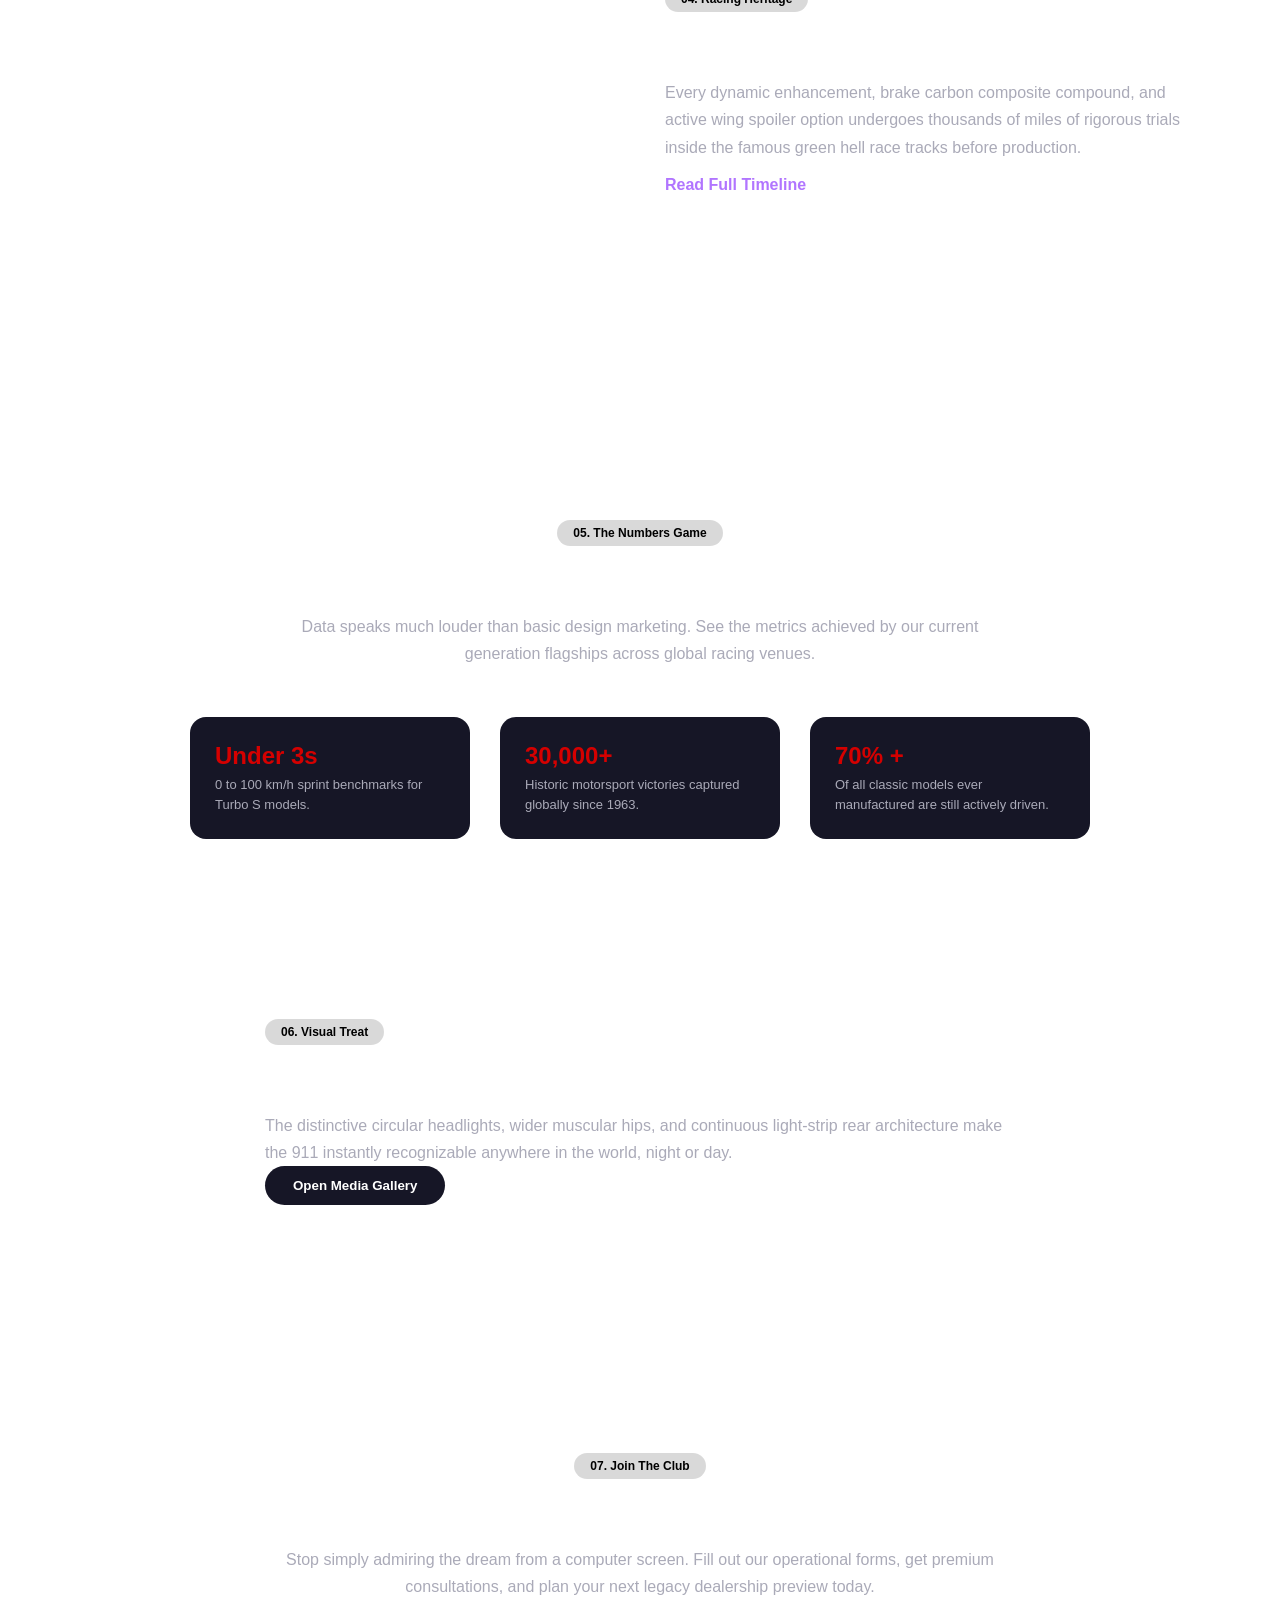
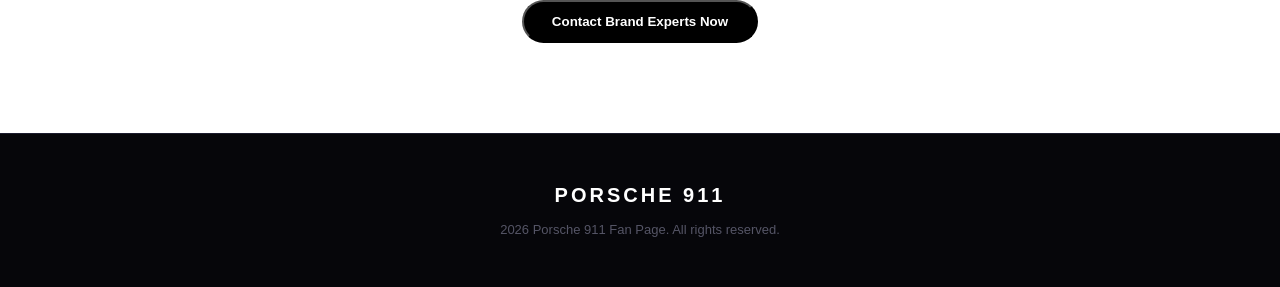
==== commit 406492f4: "added js" ====
--- a/index.html
+++ b/index.html
@@ -24,8 +24,8 @@
             <h2>Timeless Machine Art</h2>
             <p>For more than 60 years, the Porsche 911 has been the gold standard for high-performance automotive execution. Born on the track, perfected for your garage.</p>
             <div class="hero-buttons">
-                <a href="/" class="primary-btn">Discover Fleet</a>
-                <a href="/" class="secondary-btn">Book Test Drive ↗</a>
+                <span class="primary-btn">Discover Fleet</span>
+                <span class="secondary-btn">Book Test Drive </span>
             </div>
         </section>
 
@@ -55,7 +55,7 @@
                 <span class="section-badge">04. Racing Heritage</span>
                 <h3>Born on the Nürburgring</h3>
                 <p>Every dynamic enhancement, brake carbon composite compound, and active wing spoiler option undergoes thousands of miles of rigorous trials inside the famous green hell race tracks before production.</p>
-                <a href="/" class="learn-more-link">Read Full Timeline </a>
+                <span class="learn-more-link">Read Full Timeline </span>
             </div>
             <div class="split-image"><img src="https://images.unsplash.com/photo-1580273916550-e323be2ae537?q=80&w=600" alt=""></div>
         </section>
@@ -104,5 +104,6 @@
             <p> 2026 Porsche 911 Fan Page. All rights reserved.</p>
         </div>
     </footer>
+    <script src="/apps.js/index.js"></script>
 </body>
 </html>
